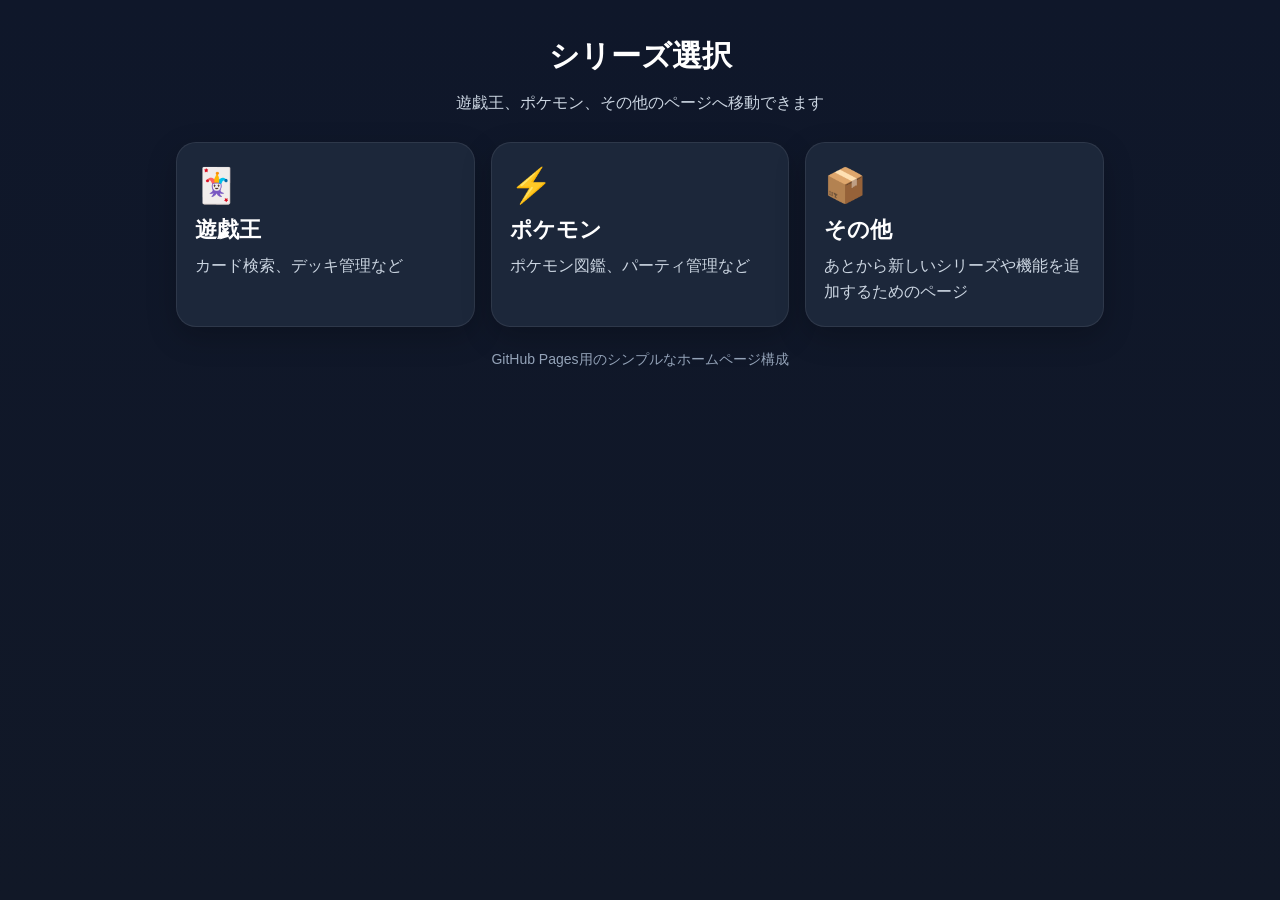
==== index.html @ 70c36c2d "Create index.html" ====
<!doctype html>
<html lang="ja">
<head>
  <meta charset="utf-8">
  <meta name="viewport" content="width=device-width,initial-scale=1">
  <title>アプリホーム</title>
  <style>
    * { box-sizing: border-box; }
    body {
      margin: 0;
      font-family: sans-serif;
      background: linear-gradient(180deg, #0f172a, #111827);
      color: #fff;
      min-height: 100vh;
    }
    .wrap {
      max-width: 960px;
      margin: 0 auto;
      padding: 28px 16px 48px;
    }
    h1 {
      margin: 8px 0 12px;
      text-align: center;
      font-size: 30px;
    }
    .lead {
      text-align: center;
      color: #cbd5e1;
      margin-bottom: 28px;
    }
    .grid {
      display: grid;
      grid-template-columns: repeat(auto-fit, minmax(230px, 1fr));
      gap: 16px;
    }
    .card {
      display: block;
      text-decoration: none;
      color: #fff;
      background: rgba(30, 41, 59, 0.95);
      border: 1px solid rgba(255,255,255,0.08);
      border-radius: 20px;
      padding: 22px 18px;
      box-shadow: 0 10px 30px rgba(0,0,0,0.22);
      transition: transform .18s ease, background .18s ease, border-color .18s ease;
    }
    .card:hover {
      transform: translateY(-4px);
      background: rgba(51, 65, 85, 1);
      border-color: rgba(255,255,255,0.18);
    }
    .icon {
      font-size: 34px;
      display: block;
      margin-bottom: 10px;
    }
    .card h2 {
      margin: 0 0 8px;
      font-size: 22px;
    }
    .card p {
      margin: 0;
      color: #cbd5e1;
      line-height: 1.6;
    }
    .footer-note {
      margin-top: 24px;
      text-align: center;
      color: #94a3b8;
      font-size: 14px;
    }
  </style>
</head>
<body>
  <div class="wrap">
    <h1>シリーズ選択</h1>
    <p class="lead">遊戯王、ポケモン、その他のページへ移動できます</p>

    <div class="grid">
      <a class="card" href="./yugioh/">
        <span class="icon">🃏</span>
        <h2>遊戯王</h2>
        <p>カード検索、デッキ管理など</p>
      </a>

      <a class="card" href="./pokemon/">
        <span class="icon">⚡</span>
        <h2>ポケモン</h2>
        <p>ポケモン図鑑、パーティ管理など</p>
      </a>

      <a class="card" href="./other/">
        <span class="icon">📦</span>
        <h2>その他</h2>
        <p>あとから新しいシリーズや機能を追加するためのページ</p>
      </a>
    </div>

    <div class="footer-note">
      GitHub Pages用のシンプルなホームページ構成
    </div>
  </div>
</body>
</html>
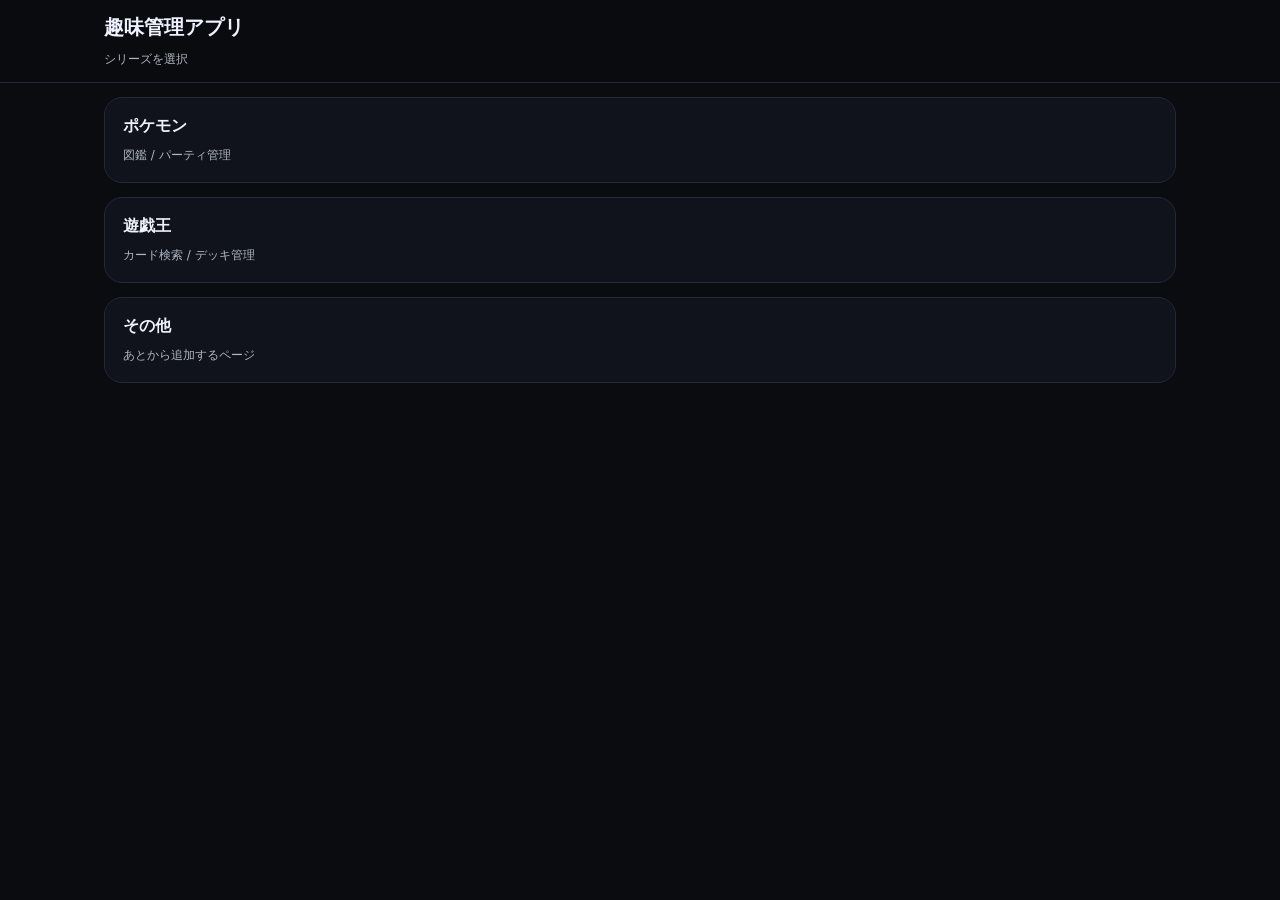
==== commit af0d52a3: "Update index.html" ====
--- a/index.html
+++ b/index.html
@@ -3,102 +3,34 @@
 <head>
   <meta charset="utf-8">
   <meta name="viewport" content="width=device-width,initial-scale=1">
-  <title>アプリホーム</title>
-  <style>
-    * { box-sizing: border-box; }
-    body {
-      margin: 0;
-      font-family: sans-serif;
-      background: linear-gradient(180deg, #0f172a, #111827);
-      color: #fff;
-      min-height: 100vh;
-    }
-    .wrap {
-      max-width: 960px;
-      margin: 0 auto;
-      padding: 28px 16px 48px;
-    }
-    h1 {
-      margin: 8px 0 12px;
-      text-align: center;
-      font-size: 30px;
-    }
-    .lead {
-      text-align: center;
-      color: #cbd5e1;
-      margin-bottom: 28px;
-    }
-    .grid {
-      display: grid;
-      grid-template-columns: repeat(auto-fit, minmax(230px, 1fr));
-      gap: 16px;
-    }
-    .card {
-      display: block;
-      text-decoration: none;
-      color: #fff;
-      background: rgba(30, 41, 59, 0.95);
-      border: 1px solid rgba(255,255,255,0.08);
-      border-radius: 20px;
-      padding: 22px 18px;
-      box-shadow: 0 10px 30px rgba(0,0,0,0.22);
-      transition: transform .18s ease, background .18s ease, border-color .18s ease;
-    }
-    .card:hover {
-      transform: translateY(-4px);
-      background: rgba(51, 65, 85, 1);
-      border-color: rgba(255,255,255,0.18);
-    }
-    .icon {
-      font-size: 34px;
-      display: block;
-      margin-bottom: 10px;
-    }
-    .card h2 {
-      margin: 0 0 8px;
-      font-size: 22px;
-    }
-    .card p {
-      margin: 0;
-      color: #cbd5e1;
-      line-height: 1.6;
-    }
-    .footer-note {
-      margin-top: 24px;
-      text-align: center;
-      color: #94a3b8;
-      font-size: 14px;
-    }
-  </style>
+  <title>趣味管理アプリ</title>
+  <link rel="stylesheet" href="./style.css">
 </head>
 <body>
-  <div class="wrap">
-    <h1>シリーズ選択</h1>
-    <p class="lead">遊戯王、ポケモン、その他のページへ移動できます</p>
+  <header>
+    <div class="wrap">
+      <h1>趣味管理アプリ</h1>
+      <div class="small">シリーズを選択</div>
+    </div>
+  </header>
 
-    <div class="grid">
-      <a class="card" href="./yugioh/">
-        <span class="icon">🃏</span>
-        <h2>遊戯王</h2>
-        <p>カード検索、デッキ管理など</p>
+  <main class="wrap">
+    <div class="menu">
+      <a class="menu-card" href="./pokemon/">
+        <h2>ポケモン</h2>
+        <div class="small">図鑑 / パーティ管理</div>
       </a>
 
-      <a class="card" href="./pokemon/">
-        <span class="icon">⚡</span>
-        <h2>ポケモン</h2>
-        <p>ポケモン図鑑、パーティ管理など</p>
+      <a class="menu-card" href="./yugioh/">
+        <h2>遊戯王</h2>
+        <div class="small">カード検索 / デッキ管理</div>
       </a>
 
-      <a class="card" href="./other/">
-        <span class="icon">📦</span>
+      <a class="menu-card" href="./other/">
         <h2>その他</h2>
-        <p>あとから新しいシリーズや機能を追加するためのページ</p>
+        <div class="small">あとから追加するページ</div>
       </a>
     </div>
-
-    <div class="footer-note">
-      GitHub Pages用のシンプルなホームページ構成
-    </div>
-  </div>
+  </main>
 </body>
 </html>
--- a/style.css
+++ b/style.css
@@ -0,0 +1,122 @@
+:root{
+  --bg:#0b0c10;
+  --card:#14161d;
+  --muted:#aeb5c3;
+  --text:#eef2ff;
+  --accent:#6ee7b7;
+  --danger:#fb7185;
+  --line:#24283a;
+}
+
+*{box-sizing:border-box;max-width:100%}
+html,body{max-width:100%;overflow-x:hidden}
+body{
+  margin:0;
+  font-family:system-ui,-apple-system,"Segoe UI",Roboto,"Noto Sans JP",sans-serif;
+  background:var(--bg);
+  color:var(--text);
+}
+
+.wrap{max-width:1100px;margin:0 auto;padding:14px}
+a{text-decoration:none;color:inherit}
+
+header{
+  position:sticky;
+  top:0;
+  z-index:10;
+  background:rgba(11,12,16,.92);
+  backdrop-filter:blur(8px);
+  border-bottom:1px solid var(--line);
+}
+
+h1{font-size:20px;margin:0 0 10px}
+h2{margin:0 0 10px;font-size:16px}
+
+.row{display:flex;gap:10px;flex-wrap:wrap;align-items:center}
+.grid{display:grid;grid-template-columns:1fr;gap:14px}
+@media(min-width:980px){.grid{grid-template-columns:1fr 1fr}}
+
+.card{
+  background:var(--card);
+  border:1px solid var(--line);
+  border-radius:18px;
+  padding:14px;
+  width:100%;
+}
+
+.menu{
+  display:grid;
+  gap:14px;
+}
+
+.menu-card{
+  display:block;
+  background:#10131b;
+  border:1px solid var(--line);
+  border-radius:18px;
+  padding:18px;
+}
+
+.menu-card:hover{
+  border-color:rgba(110,231,183,.45);
+  background:#151925;
+}
+
+.label{
+  font-size:12px;
+  color:var(--muted);
+  margin:0 0 6px 2px;
+}
+
+input,textarea,select,button{
+  font:inherit;
+  color:var(--text);
+  background:#0f1117;
+  border:1px solid var(--line);
+  border-radius:12px;
+  padding:10px 12px;
+}
+
+input,textarea,select{
+  width:100%;
+}
+
+textarea{
+  min-height:120px;
+  resize:vertical;
+}
+
+button{
+  cursor:pointer;
+  width:auto;
+}
+
+button.primary{
+  border-color:rgba(110,231,183,.35);
+  background:rgba(110,231,183,.12);
+}
+
+button.danger{
+  border-color:rgba(251,113,133,.35);
+  background:rgba(251,113,133,.12);
+}
+
+.small{font-size:12px;color:var(--muted)}
+.back{
+  display:inline-block;
+  margin-bottom:14px;
+  color:#93c5fd;
+}
+
+.two{display:grid;grid-template-columns:1fr 1fr;gap:10px}
+.three{display:grid;grid-template-columns:1fr 1fr 1fr;gap:10px}
+.six{display:grid;grid-template-columns:repeat(6,1fr);gap:8px}
+
+@media(max-width:720px){
+  .two,.three{grid-template-columns:1fr}
+  .six{grid-template-columns:repeat(3,1fr)}
+}
+
+@media(max-width:420px){
+  .six{grid-template-columns:repeat(2,1fr)}
+}
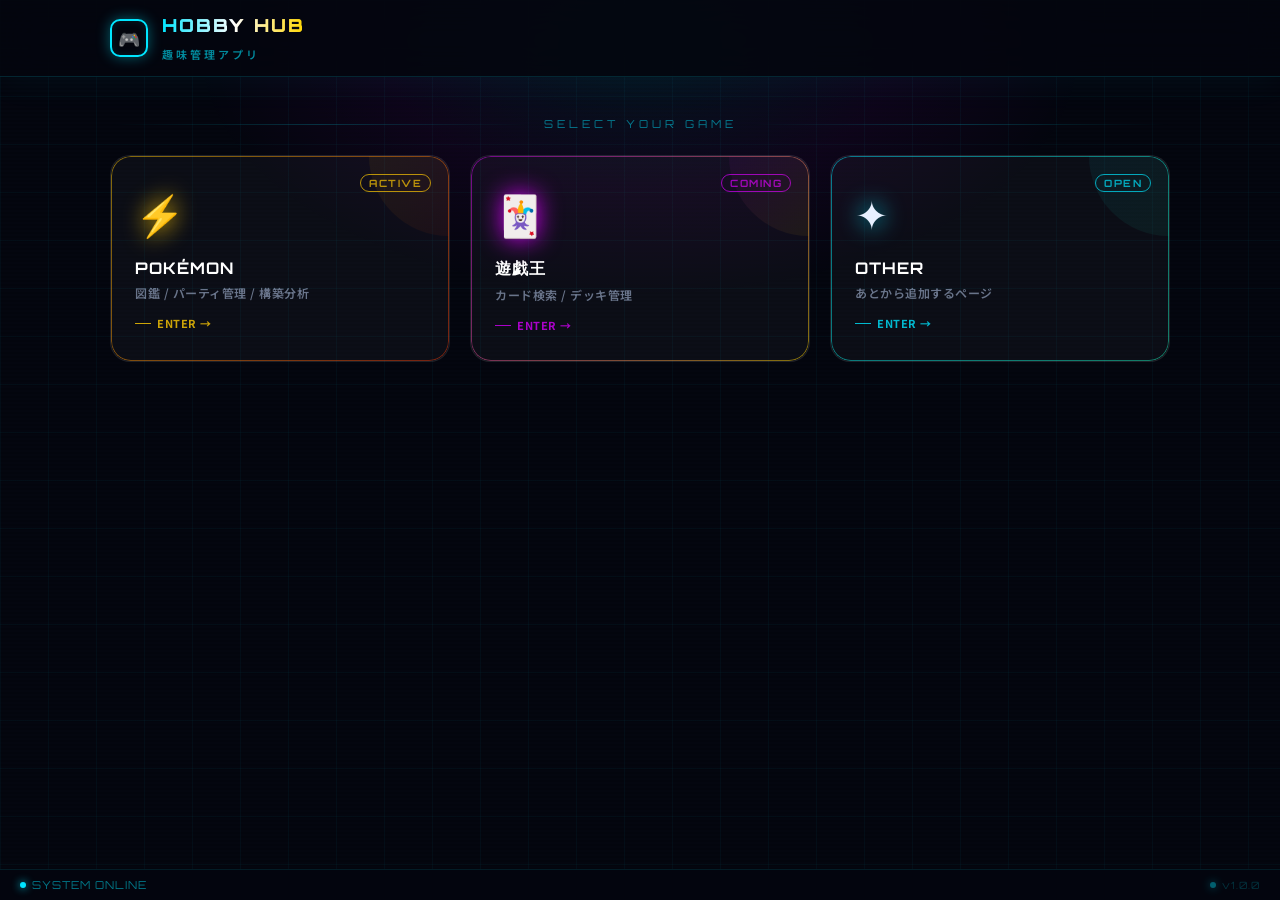
==== commit 95547b6c: "Update index.html" ====
--- a/index.html
+++ b/index.html
@@ -5,32 +5,393 @@
   <meta name="viewport" content="width=device-width,initial-scale=1">
   <title>趣味管理アプリ</title>
   <link rel="stylesheet" href="./style.css">
+  <link href="https://fonts.googleapis.com/css2?family=Orbitron:wght@700;900&family=Noto+Sans+JP:wght@400;600;700&display=swap" rel="stylesheet">
+  <style>
+    /* ── Override base for main page only ── */
+    :root {
+      --neon-cyan:  #00e5ff;
+      --neon-gold:  #ffd600;
+      --neon-purp:  #d500f9;
+      --neon-red:   #ff1744;
+      --deep:       #04060f;
+      --panel:      rgba(255,255,255,0.035);
+      --panel-border: rgba(255,255,255,0.08);
+    }
+
+    * { box-sizing: border-box; margin: 0; padding: 0; }
+
+    body {
+      font-family: 'Noto Sans JP', sans-serif;
+      background: var(--deep);
+      color: #e8f0ff;
+      min-height: 100vh;
+      overflow-x: hidden;
+      position: relative;
+    }
+
+    /* ── Animated grid background ── */
+    body::before {
+      content: '';
+      position: fixed; inset: 0;
+      background-image:
+        linear-gradient(rgba(0,229,255,0.04) 1px, transparent 1px),
+        linear-gradient(90deg, rgba(0,229,255,0.04) 1px, transparent 1px);
+      background-size: 48px 48px;
+      animation: gridDrift 20s linear infinite;
+      z-index: 0;
+      pointer-events: none;
+    }
+    @keyframes gridDrift {
+      from { background-position: 0 0; }
+      to   { background-position: 48px 48px; }
+    }
+
+    /* ── Glow blobs ── */
+    body::after {
+      content: '';
+      position: fixed;
+      top: -200px; left: 50%;
+      transform: translateX(-50%);
+      width: 900px; height: 500px;
+      background: radial-gradient(ellipse at center,
+        rgba(0,229,255,0.07) 0%,
+        rgba(213,0,249,0.05) 40%,
+        transparent 70%);
+      pointer-events: none;
+      z-index: 0;
+      animation: blobPulse 6s ease-in-out infinite alternate;
+    }
+    @keyframes blobPulse {
+      from { opacity: 0.6; transform: translateX(-50%) scale(1); }
+      to   { opacity: 1;   transform: translateX(-50%) scale(1.08); }
+    }
+
+    /* ── Scanline overlay ── */
+    .scanlines {
+      position: fixed; inset: 0;
+      background: repeating-linear-gradient(
+        0deg,
+        transparent,
+        transparent 2px,
+        rgba(0,0,0,0.08) 2px,
+        rgba(0,0,0,0.08) 4px
+      );
+      pointer-events: none;
+      z-index: 1;
+    }
+
+    /* ── Floating particles ── */
+    .particles {
+      position: fixed; inset: 0;
+      pointer-events: none; z-index: 0;
+      overflow: hidden;
+    }
+    .particle {
+      position: absolute;
+      width: 2px; height: 2px;
+      border-radius: 50%;
+      background: var(--neon-cyan);
+      animation: floatUp linear infinite;
+      opacity: 0;
+    }
+    .particle:nth-child(2)  { left: 15%; width:3px; height:3px; animation-duration:12s; animation-delay:-3s; background: var(--neon-gold); }
+    .particle:nth-child(3)  { left: 30%; animation-duration:18s; animation-delay:-7s; }
+    .particle:nth-child(4)  { left: 50%; width:3px; height:3px; animation-duration:14s; animation-delay:-1s; background: var(--neon-purp); }
+    .particle:nth-child(5)  { left: 65%; animation-duration:20s; animation-delay:-9s; }
+    .particle:nth-child(6)  { left: 80%; width:2px; height:2px; animation-duration:16s; animation-delay:-5s; background: var(--neon-gold); }
+    .particle:nth-child(7)  { left: 90%; animation-duration:11s; animation-delay:-2s; background: var(--neon-purp); }
+    .particle:nth-child(8)  { left: 5%;  animation-duration:22s; animation-delay:-14s; }
+    @keyframes floatUp {
+      0%   { opacity: 0;   transform: translateY(100vh) scale(0); }
+      10%  { opacity: 0.8; }
+      90%  { opacity: 0.4; }
+      100% { opacity: 0;   transform: translateY(-100px) scale(1.5); }
+    }
+
+    /* ── Header ── */
+    header {
+      position: sticky; top: 0; z-index: 100;
+      background: rgba(4,6,15,0.85);
+      backdrop-filter: blur(20px);
+      border-bottom: 1px solid rgba(0,229,255,0.15);
+      box-shadow: 0 1px 40px rgba(0,229,255,0.06);
+    }
+    .header-inner {
+      max-width: 1100px; margin: 0 auto;
+      padding: 14px 20px;
+      display: flex; align-items: center; gap: 14px;
+    }
+    .header-icon {
+      width: 38px; height: 38px;
+      border: 2px solid var(--neon-cyan);
+      border-radius: 10px;
+      display: flex; align-items: center; justify-content: center;
+      font-size: 18px;
+      box-shadow: 0 0 14px rgba(0,229,255,0.4), inset 0 0 8px rgba(0,229,255,0.1);
+      animation: iconPulse 3s ease-in-out infinite;
+      flex-shrink: 0;
+    }
+    @keyframes iconPulse {
+      0%,100% { box-shadow: 0 0 14px rgba(0,229,255,0.4), inset 0 0 8px rgba(0,229,255,0.1); }
+      50%      { box-shadow: 0 0 24px rgba(0,229,255,0.7), inset 0 0 14px rgba(0,229,255,0.2); }
+    }
+    header h1 {
+      font-family: 'Orbitron', monospace;
+      font-size: 18px; font-weight: 900;
+      letter-spacing: 2px;
+      background: linear-gradient(90deg, var(--neon-cyan), #fff, var(--neon-gold));
+      -webkit-background-clip: text;
+      -webkit-text-fill-color: transparent;
+      background-clip: text;
+      text-shadow: none;
+    }
+    header .sub {
+      font-size: 11px; color: rgba(0,229,255,0.6);
+      letter-spacing: 3px; text-transform: uppercase;
+      font-weight: 600; margin-top: 1px;
+    }
+
+    /* ── Main layout ── */
+    .wrap { max-width: 1100px; margin: 0 auto; padding: 40px 20px 80px; position: relative; z-index: 2; }
+
+    /* ── Section title ── */
+    .section-title {
+      font-family: 'Orbitron', monospace;
+      font-size: 11px; letter-spacing: 4px;
+      color: rgba(0,229,255,0.5);
+      text-transform: uppercase;
+      margin-bottom: 24px;
+      display: flex; align-items: center; gap: 12px;
+    }
+    .section-title::before, .section-title::after {
+      content: '';
+      flex: 1; height: 1px;
+      background: linear-gradient(90deg, transparent, rgba(0,229,255,0.2), transparent);
+    }
+
+    /* ── Game cards grid ── */
+    .game-grid {
+      display: grid;
+      gap: 20px;
+      grid-template-columns: 1fr;
+    }
+    @media(min-width: 600px) {
+      .game-grid { grid-template-columns: repeat(2, 1fr); }
+    }
+    @media(min-width: 900px) {
+      .game-grid { grid-template-columns: repeat(3, 1fr); }
+    }
+
+    /* ── Game card ── */
+    .game-card {
+      position: relative;
+      display: block;
+      text-decoration: none;
+      background: var(--panel);
+      border: 1px solid var(--panel-border);
+      border-radius: 20px;
+      padding: 28px 24px;
+      overflow: hidden;
+      transition: transform 0.25s cubic-bezier(0.34,1.56,0.64,1), box-shadow 0.25s;
+      animation: cardIn 0.5s cubic-bezier(0.34,1.56,0.64,1) both;
+    }
+    .game-card:nth-child(1) { animation-delay: 0.05s; }
+    .game-card:nth-child(2) { animation-delay: 0.15s; }
+    .game-card:nth-child(3) { animation-delay: 0.25s; }
+    @keyframes cardIn {
+      from { opacity:0; transform: translateY(30px) scale(0.94); }
+      to   { opacity:1; transform: translateY(0) scale(1); }
+    }
+
+    /* Glow border per card via pseudo-element */
+    .game-card::before {
+      content: '';
+      position: absolute; inset: 0;
+      border-radius: 20px;
+      padding: 1px;
+      background: var(--card-glow);
+      -webkit-mask: linear-gradient(#fff 0 0) content-box, linear-gradient(#fff 0 0);
+      -webkit-mask-composite: xor;
+      mask-composite: exclude;
+      opacity: 0.5;
+      transition: opacity 0.25s;
+    }
+    .game-card:hover::before { opacity: 1; }
+
+    /* Corner accent */
+    .game-card::after {
+      content: '';
+      position: absolute;
+      top: 0; right: 0;
+      width: 80px; height: 80px;
+      background: var(--card-glow);
+      border-radius: 0 20px 0 100%;
+      opacity: 0.06;
+      transition: opacity 0.25s;
+    }
+    .game-card:hover {
+      transform: translateY(-6px) scale(1.02);
+      box-shadow: var(--card-shadow);
+    }
+    .game-card:hover::after { opacity: 0.14; }
+
+    /* ── Per-card color themes ── */
+    .card-pokemon {
+      --card-glow: linear-gradient(135deg, #ffcb05, #e3350d);
+      --card-shadow: 0 20px 50px rgba(255,203,5,0.2), 0 8px 20px rgba(227,53,13,0.15);
+      --card-accent: #ffcb05;
+    }
+    .card-yugioh {
+      --card-glow: linear-gradient(135deg, #d500f9, #ffd600);
+      --card-shadow: 0 20px 50px rgba(213,0,249,0.2), 0 8px 20px rgba(255,214,0,0.15);
+      --card-accent: #d500f9;
+    }
+    .card-other {
+      --card-glow: linear-gradient(135deg, #00e5ff, #1de9b6);
+      --card-shadow: 0 20px 50px rgba(0,229,255,0.2), 0 8px 20px rgba(29,233,182,0.15);
+      --card-accent: #00e5ff;
+    }
+
+    /* ── Card icon ── */
+    .card-icon {
+      font-size: 40px;
+      margin-bottom: 16px;
+      display: block;
+      filter: drop-shadow(0 0 12px var(--card-accent));
+      transition: transform 0.2s;
+    }
+    .game-card:hover .card-icon { transform: scale(1.15) rotate(-3deg); }
+
+    /* ── Card text ── */
+    .card-title {
+      font-family: 'Orbitron', monospace;
+      font-size: 16px; font-weight: 700;
+      letter-spacing: 1px;
+      color: #fff;
+      margin-bottom: 6px;
+    }
+    .card-desc {
+      font-size: 12px;
+      color: rgba(200,220,255,0.5);
+      font-weight: 600;
+      letter-spacing: 0.5px;
+    }
+
+    /* ── Card badge ── */
+    .card-badge {
+      position: absolute;
+      top: 18px; right: 18px;
+      font-size: 10px; font-weight: 700;
+      letter-spacing: 1.5px;
+      color: var(--card-accent);
+      border: 1px solid var(--card-accent);
+      border-radius: 999px;
+      padding: 2px 8px;
+      opacity: 0.7;
+      font-family: 'Orbitron', monospace;
+    }
+
+    /* ── Card tag line ── */
+    .card-tag {
+      display: inline-flex; align-items: center; gap: 6px;
+      margin-top: 14px;
+      font-size: 11px; color: var(--card-accent);
+      font-weight: 700; letter-spacing: 0.5px;
+      opacity: 0.8;
+    }
+    .card-tag::before {
+      content: '';
+      width: 16px; height: 1px;
+      background: var(--card-accent);
+    }
+
+    /* ── Bottom status bar ── */
+    .status-bar {
+      position: fixed;
+      bottom: 0; left: 0; right: 0;
+      z-index: 100;
+      background: rgba(4,6,15,0.92);
+      backdrop-filter: blur(10px);
+      border-top: 1px solid rgba(0,229,255,0.1);
+      padding: 8px 20px;
+      display: flex; align-items: center; justify-content: space-between;
+    }
+    .status-dot {
+      display: flex; align-items: center; gap: 6px;
+      font-size: 11px; font-family: 'Orbitron', monospace;
+      color: rgba(0,229,255,0.5); letter-spacing: 1px;
+    }
+    .status-dot::before {
+      content: '';
+      width: 6px; height: 6px; border-radius: 50%;
+      background: var(--neon-cyan);
+      box-shadow: 0 0 8px var(--neon-cyan);
+      animation: blink 2s ease-in-out infinite;
+    }
+    @keyframes blink {
+      0%,100% { opacity: 1; }
+      50%      { opacity: 0.2; }
+    }
+  </style>
 </head>
 <body>
+  <div class="scanlines"></div>
+  <div class="particles">
+    <div class="particle"></div>
+    <div class="particle"></div>
+    <div class="particle"></div>
+    <div class="particle"></div>
+    <div class="particle"></div>
+    <div class="particle"></div>
+    <div class="particle"></div>
+    <div class="particle"></div>
+  </div>
+
   <header>
-    <div class="wrap">
-      <h1>趣味管理アプリ</h1>
-      <div class="small">シリーズを選択</div>
+    <div class="header-inner">
+      <div class="header-icon">🎮</div>
+      <div>
+        <h1>HOBBY HUB</h1>
+        <div class="sub">趣味管理アプリ</div>
+      </div>
     </div>
   </header>
 
   <main class="wrap">
-    <div class="menu">
-      <a class="menu-card" href="./pokemon/">
-        <h2>ポケモン</h2>
-        <div class="small">図鑑 / パーティ管理</div>
+    <div class="section-title">SELECT YOUR GAME</div>
+
+    <div class="game-grid">
+
+      <a class="game-card card-pokemon" href="./pokemon/">
+        <span class="card-badge">ACTIVE</span>
+        <span class="card-icon">⚡</span>
+        <div class="card-title">POKÉMON</div>
+        <div class="card-desc">図鑑 / パーティ管理 / 構築分析</div>
+        <div class="card-tag">ENTER →</div>
       </a>
 
-      <a class="menu-card" href="./yugioh/">
-        <h2>遊戯王</h2>
-        <div class="small">カード検索 / デッキ管理</div>
+      <a class="game-card card-yugioh" href="./yugioh/">
+        <span class="card-badge">COMING</span>
+        <span class="card-icon">🃏</span>
+        <div class="card-title">遊戯王</div>
+        <div class="card-desc">カード検索 / デッキ管理</div>
+        <div class="card-tag">ENTER →</div>
       </a>
 
-      <a class="menu-card" href="./other/">
-        <h2>その他</h2>
-        <div class="small">あとから追加するページ</div>
+      <a class="game-card card-other" href="./other/">
+        <span class="card-badge">OPEN</span>
+        <span class="card-icon">✦</span>
+        <div class="card-title">OTHER</div>
+        <div class="card-desc">あとから追加するページ</div>
+        <div class="card-tag">ENTER →</div>
       </a>
+
     </div>
   </main>
+
+  <div class="status-bar">
+    <div class="status-dot">SYSTEM ONLINE</div>
+    <div class="status-dot" style="font-size:10px; opacity:0.4;">v1.0.0</div>
+  </div>
 </body>
 </html>
